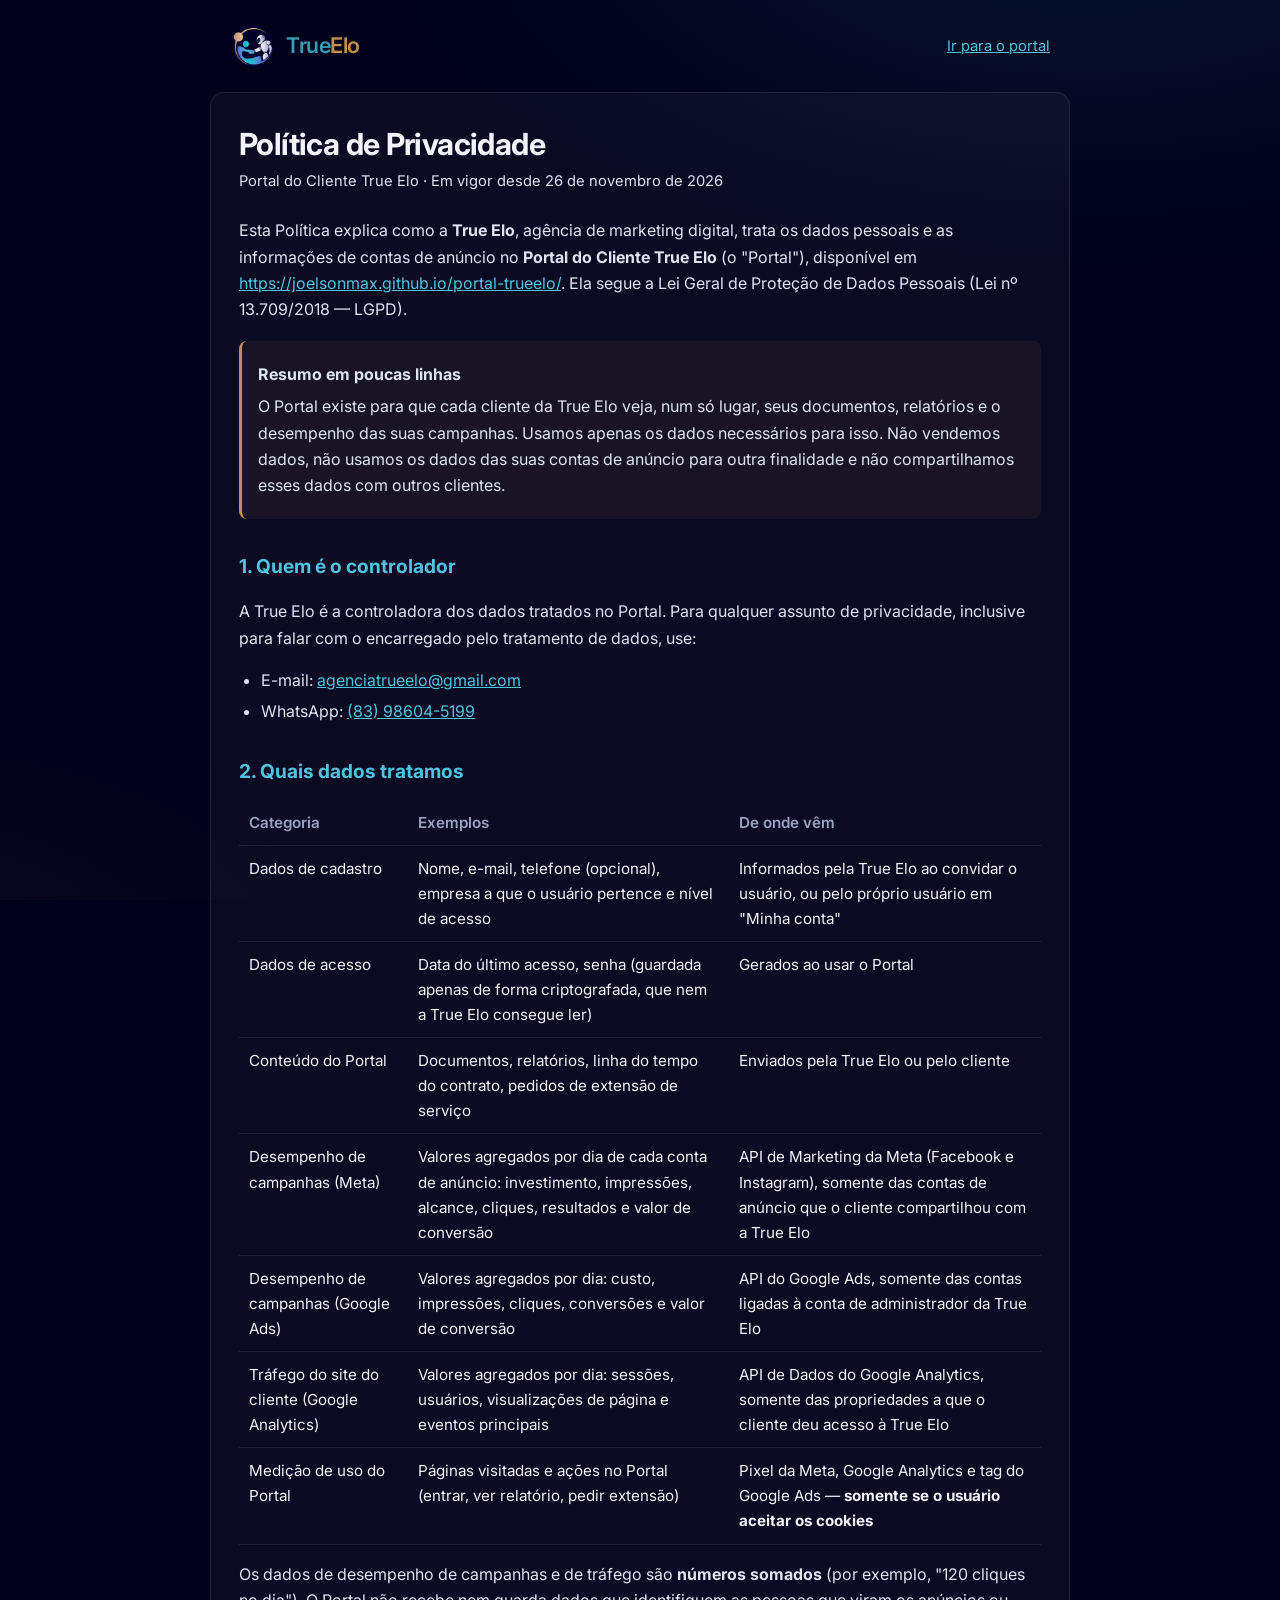
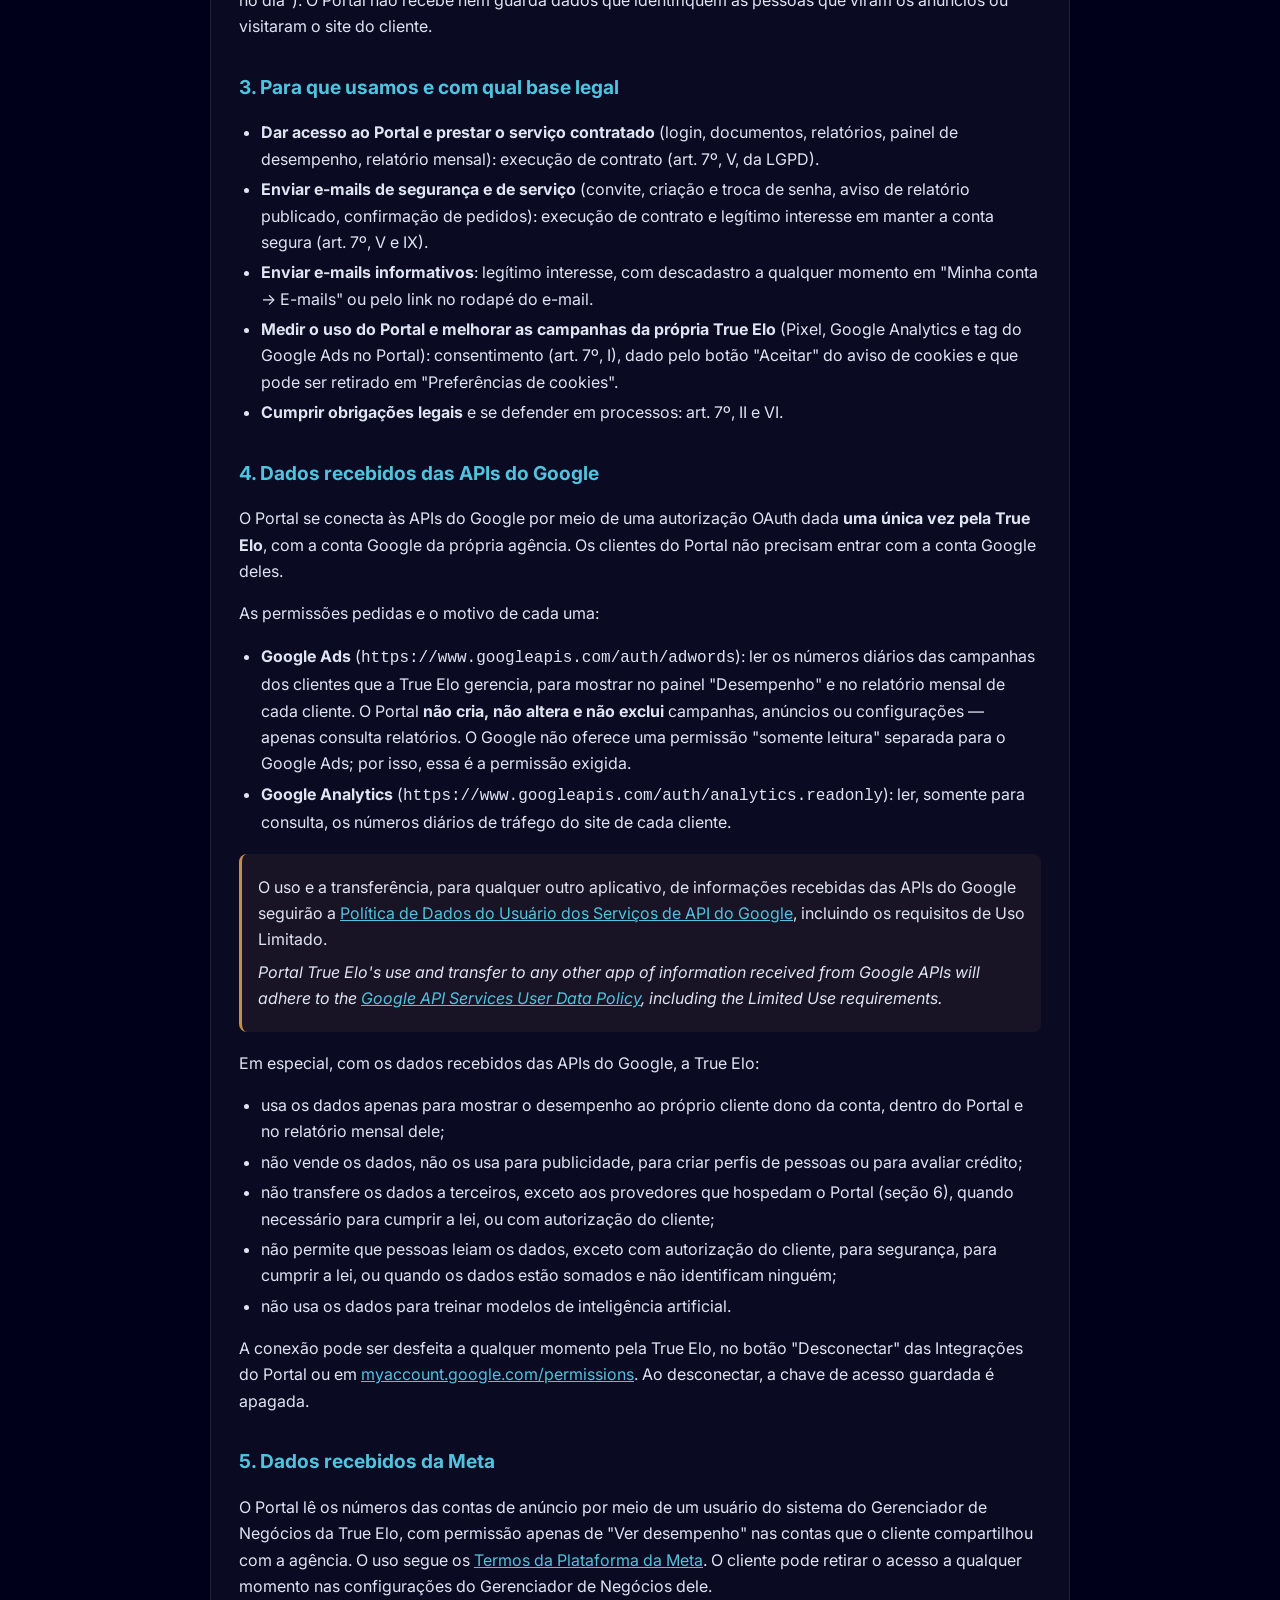
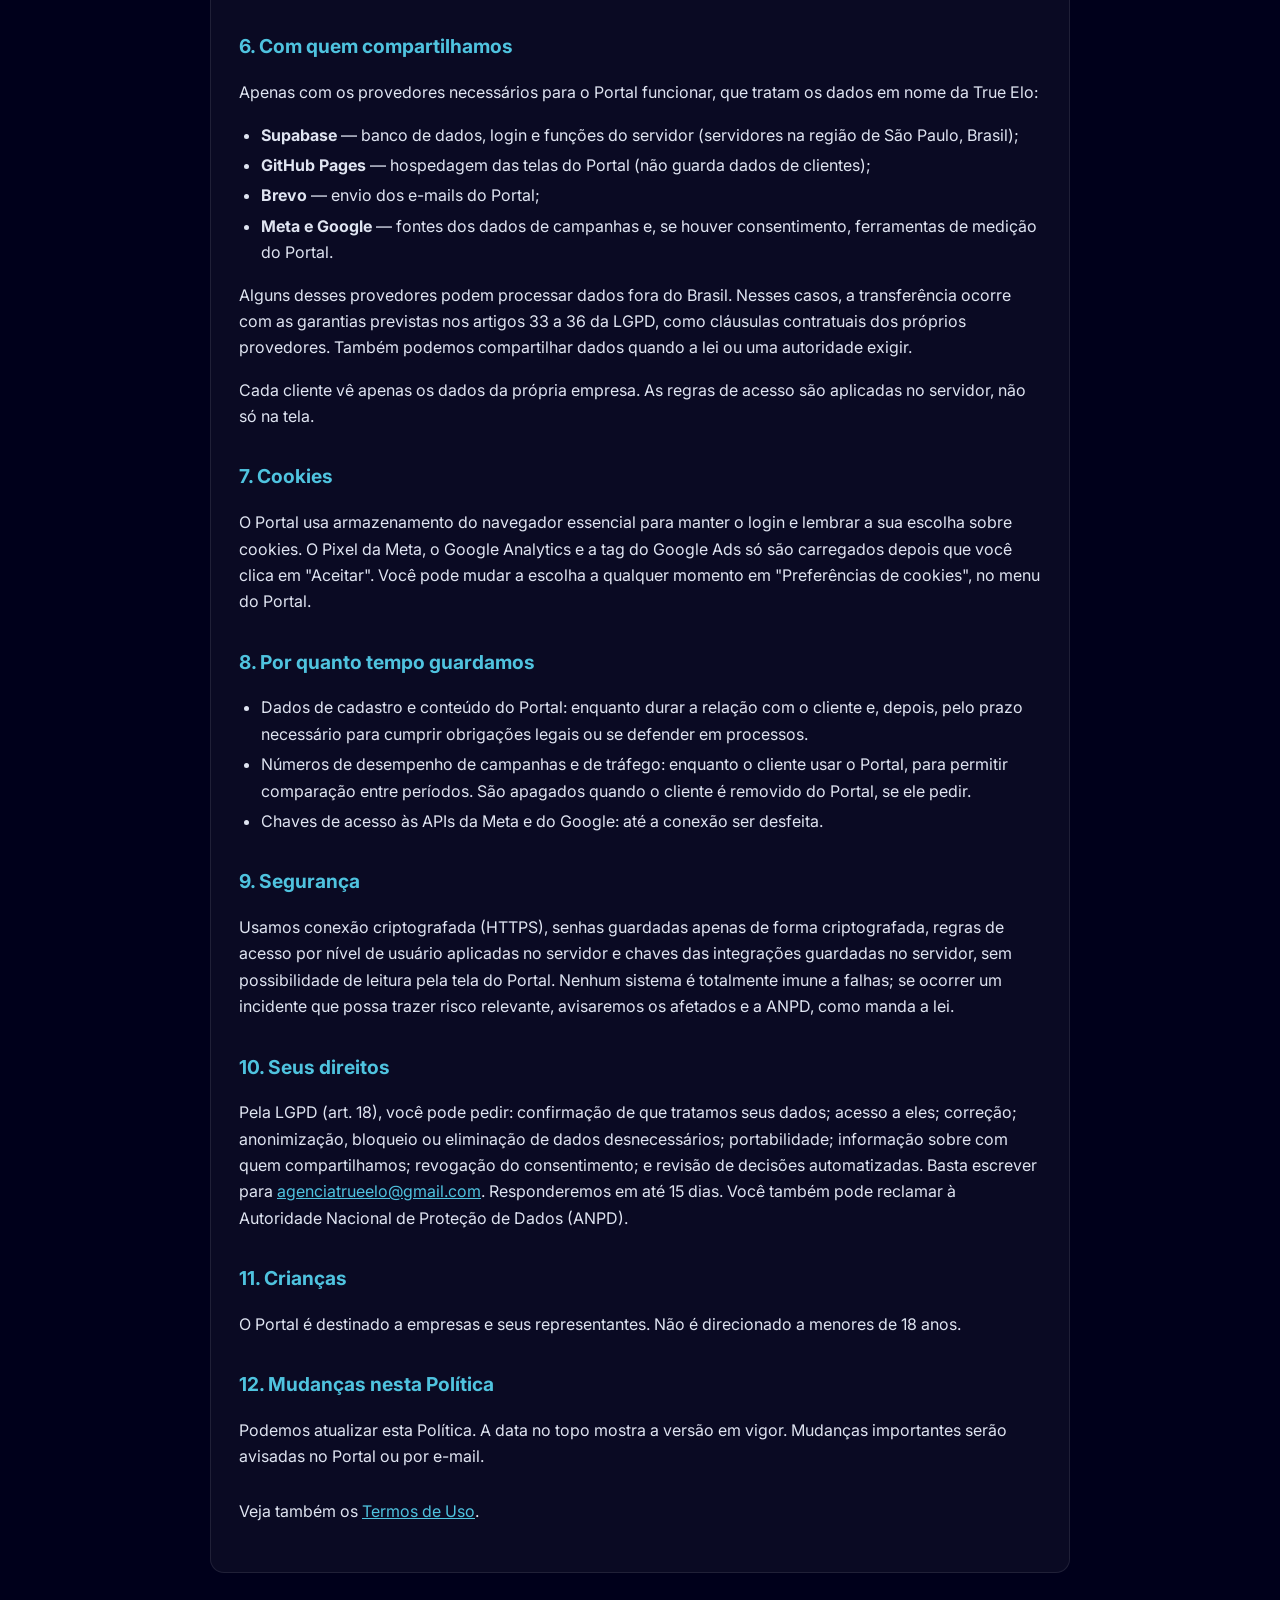
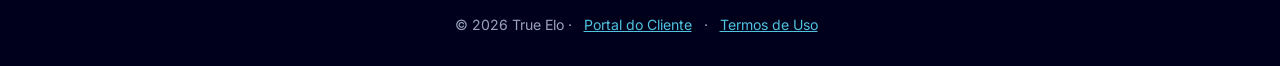
==== web/privacidade.html @ 79825b26 "Páginas públicas de Privacidade e Termos; retorno do Google pelo domínio do portal - privacidade.htm" ====
<!doctype html>
<html lang="pt-BR">
<head>
  <meta charset="utf-8">
  <meta name="viewport" content="width=device-width, initial-scale=1">
  <meta name="theme-color" content="#00001B">
  <meta name="description" content="Política de Privacidade do Portal do Cliente True Elo: quais dados usamos, por quê, com quem compartilhamos e como exercer seus direitos (LGPD).">
  <title>Política de Privacidade · Portal do Cliente True Elo</title>
  <link rel="icon" type="image/png" href="assets/icon-64.png">
  <link rel="preconnect" href="https://fonts.googleapis.com">
  <link rel="preconnect" href="https://fonts.gstatic.com" crossorigin>
  <link href="https://fonts.googleapis.com/css2?family=Inter:wght@400;500;600;700&display=swap" rel="stylesheet">
  <link rel="stylesheet" href="css/legal.css">
</head>
<body>
  <header class="legal-header">
    <a class="legal-brand" href="./"><img src="assets/logo-simbolo.png" alt=""><span><span class="t">True</span><span class="e">Elo</span></span></a>
    <a class="legal-back" href="./">Ir para o portal</a>
  </header>

  <main class="legal">
    <h1>Política de Privacidade</h1>
    <p class="legal-meta">Portal do Cliente True Elo · Em vigor desde 26 de novembro de 2026</p>

    <p>Esta Política explica como a <strong>True Elo</strong>, agência de marketing digital, trata os dados pessoais e as informações de contas de anúncio no <strong>Portal do Cliente True Elo</strong> (o "Portal"), disponível em <a href="https://joelsonmax.github.io/portal-trueelo/">https://joelsonmax.github.io/portal-trueelo/</a>. Ela segue a Lei Geral de Proteção de Dados Pessoais (Lei nº 13.709/2018 — LGPD).</p>

    <div class="legal-box">
      <p><strong>Resumo em poucas linhas</strong></p>
      <p>O Portal existe para que cada cliente da True Elo veja, num só lugar, seus documentos, relatórios e o desempenho das suas campanhas. Usamos apenas os dados necessários para isso. Não vendemos dados, não usamos os dados das suas contas de anúncio para outra finalidade e não compartilhamos esses dados com outros clientes.</p>
    </div>

    <h2>1. Quem é o controlador</h2>
    <p>A True Elo é a controladora dos dados tratados no Portal. Para qualquer assunto de privacidade, inclusive para falar com o encarregado pelo tratamento de dados, use:</p>
    <ul>
      <li>E-mail: <a href="mailto:agenciatrueelo@gmail.com">agenciatrueelo@gmail.com</a></li>
      <li>WhatsApp: <a href="https://wa.me/5583986045199">(83) 98604-5199</a></li>
    </ul>

    <h2>2. Quais dados tratamos</h2>
    <table class="legal-table">
      <thead><tr><th>Categoria</th><th>Exemplos</th><th>De onde vêm</th></tr></thead>
      <tbody>
        <tr><td>Dados de cadastro</td><td>Nome, e-mail, telefone (opcional), empresa a que o usuário pertence e nível de acesso</td><td>Informados pela True Elo ao convidar o usuário, ou pelo próprio usuário em "Minha conta"</td></tr>
        <tr><td>Dados de acesso</td><td>Data do último acesso, senha (guardada apenas de forma criptografada, que nem a True Elo consegue ler)</td><td>Gerados ao usar o Portal</td></tr>
        <tr><td>Conteúdo do Portal</td><td>Documentos, relatórios, linha do tempo do contrato, pedidos de extensão de serviço</td><td>Enviados pela True Elo ou pelo cliente</td></tr>
        <tr><td>Desempenho de campanhas (Meta)</td><td>Valores agregados por dia de cada conta de anúncio: investimento, impressões, alcance, cliques, resultados e valor de conversão</td><td>API de Marketing da Meta (Facebook e Instagram), somente das contas de anúncio que o cliente compartilhou com a True Elo</td></tr>
        <tr><td>Desempenho de campanhas (Google Ads)</td><td>Valores agregados por dia: custo, impressões, cliques, conversões e valor de conversão</td><td>API do Google Ads, somente das contas ligadas à conta de administrador da True Elo</td></tr>
        <tr><td>Tráfego do site do cliente (Google Analytics)</td><td>Valores agregados por dia: sessões, usuários, visualizações de página e eventos principais</td><td>API de Dados do Google Analytics, somente das propriedades a que o cliente deu acesso à True Elo</td></tr>
        <tr><td>Medição de uso do Portal</td><td>Páginas visitadas e ações no Portal (entrar, ver relatório, pedir extensão)</td><td>Pixel da Meta, Google Analytics e tag do Google Ads — <strong>somente se o usuário aceitar os cookies</strong></td></tr>
      </tbody>
    </table>
    <p>Os dados de desempenho de campanhas e de tráfego são <strong>números somados</strong> (por exemplo, "120 cliques no dia"). O Portal não recebe nem guarda dados que identifiquem as pessoas que viram os anúncios ou visitaram o site do cliente.</p>

    <h2>3. Para que usamos e com qual base legal</h2>
    <ul>
      <li><strong>Dar acesso ao Portal e prestar o serviço contratado</strong> (login, documentos, relatórios, painel de desempenho, relatório mensal): execução de contrato (art. 7º, V, da LGPD).</li>
      <li><strong>Enviar e-mails de segurança e de serviço</strong> (convite, criação e troca de senha, aviso de relatório publicado, confirmação de pedidos): execução de contrato e legítimo interesse em manter a conta segura (art. 7º, V e IX).</li>
      <li><strong>Enviar e-mails informativos</strong>: legítimo interesse, com descadastro a qualquer momento em "Minha conta → E-mails" ou pelo link no rodapé do e-mail.</li>
      <li><strong>Medir o uso do Portal e melhorar as campanhas da própria True Elo</strong> (Pixel, Google Analytics e tag do Google Ads no Portal): consentimento (art. 7º, I), dado pelo botão "Aceitar" do aviso de cookies e que pode ser retirado em "Preferências de cookies".</li>
      <li><strong>Cumprir obrigações legais</strong> e se defender em processos: art. 7º, II e VI.</li>
    </ul>

    <h2 id="google">4. Dados recebidos das APIs do Google</h2>
    <p>O Portal se conecta às APIs do Google por meio de uma autorização OAuth dada <strong>uma única vez pela True Elo</strong>, com a conta Google da própria agência. Os clientes do Portal não precisam entrar com a conta Google deles.</p>
    <p>As permissões pedidas e o motivo de cada uma:</p>
    <ul>
      <li><strong>Google Ads</strong> (<code>https://www.googleapis.com/auth/adwords</code>): ler os números diários das campanhas dos clientes que a True Elo gerencia, para mostrar no painel "Desempenho" e no relatório mensal de cada cliente. O Portal <strong>não cria, não altera e não exclui</strong> campanhas, anúncios ou configurações — apenas consulta relatórios. O Google não oferece uma permissão "somente leitura" separada para o Google Ads; por isso, essa é a permissão exigida.</li>
      <li><strong>Google Analytics</strong> (<code>https://www.googleapis.com/auth/analytics.readonly</code>): ler, somente para consulta, os números diários de tráfego do site de cada cliente.</li>
    </ul>
    <div class="legal-box">
      <p>O uso e a transferência, para qualquer outro aplicativo, de informações recebidas das APIs do Google seguirão a <a href="https://developers.google.com/terms/api-services-user-data-policy" target="_blank" rel="noopener">Política de Dados do Usuário dos Serviços de API do Google</a>, incluindo os requisitos de Uso Limitado.</p>
      <p lang="en"><em>Portal True Elo's use and transfer to any other app of information received from Google APIs will adhere to the <a href="https://developers.google.com/terms/api-services-user-data-policy" target="_blank" rel="noopener">Google API Services User Data Policy</a>, including the Limited Use requirements.</em></p>
    </div>
    <p>Em especial, com os dados recebidos das APIs do Google, a True Elo:</p>
    <ul>
      <li>usa os dados apenas para mostrar o desempenho ao próprio cliente dono da conta, dentro do Portal e no relatório mensal dele;</li>
      <li>não vende os dados, não os usa para publicidade, para criar perfis de pessoas ou para avaliar crédito;</li>
      <li>não transfere os dados a terceiros, exceto aos provedores que hospedam o Portal (seção 6), quando necessário para cumprir a lei, ou com autorização do cliente;</li>
      <li>não permite que pessoas leiam os dados, exceto com autorização do cliente, para segurança, para cumprir a lei, ou quando os dados estão somados e não identificam ninguém;</li>
      <li>não usa os dados para treinar modelos de inteligência artificial.</li>
    </ul>
    <p>A conexão pode ser desfeita a qualquer momento pela True Elo, no botão "Desconectar" das Integrações do Portal ou em <a href="https://myaccount.google.com/permissions" target="_blank" rel="noopener">myaccount.google.com/permissions</a>. Ao desconectar, a chave de acesso guardada é apagada.</p>

    <h2>5. Dados recebidos da Meta</h2>
    <p>O Portal lê os números das contas de anúncio por meio de um usuário do sistema do Gerenciador de Negócios da True Elo, com permissão apenas de "Ver desempenho" nas contas que o cliente compartilhou com a agência. O uso segue os <a href="https://developers.facebook.com/terms/" target="_blank" rel="noopener">Termos da Plataforma da Meta</a>. O cliente pode retirar o acesso a qualquer momento nas configurações do Gerenciador de Negócios dele.</p>

    <h2>6. Com quem compartilhamos</h2>
    <p>Apenas com os provedores necessários para o Portal funcionar, que tratam os dados em nome da True Elo:</p>
    <ul>
      <li><strong>Supabase</strong> — banco de dados, login e funções do servidor (servidores na região de São Paulo, Brasil);</li>
      <li><strong>GitHub Pages</strong> — hospedagem das telas do Portal (não guarda dados de clientes);</li>
      <li><strong>Brevo</strong> — envio dos e-mails do Portal;</li>
      <li><strong>Meta e Google</strong> — fontes dos dados de campanhas e, se houver consentimento, ferramentas de medição do Portal.</li>
    </ul>
    <p>Alguns desses provedores podem processar dados fora do Brasil. Nesses casos, a transferência ocorre com as garantias previstas nos artigos 33 a 36 da LGPD, como cláusulas contratuais dos próprios provedores. Também podemos compartilhar dados quando a lei ou uma autoridade exigir.</p>
    <p>Cada cliente vê apenas os dados da própria empresa. As regras de acesso são aplicadas no servidor, não só na tela.</p>

    <h2>7. Cookies</h2>
    <p>O Portal usa armazenamento do navegador essencial para manter o login e lembrar a sua escolha sobre cookies. O Pixel da Meta, o Google Analytics e a tag do Google Ads só são carregados depois que você clica em "Aceitar". Você pode mudar a escolha a qualquer momento em "Preferências de cookies", no menu do Portal.</p>

    <h2>8. Por quanto tempo guardamos</h2>
    <ul>
      <li>Dados de cadastro e conteúdo do Portal: enquanto durar a relação com o cliente e, depois, pelo prazo necessário para cumprir obrigações legais ou se defender em processos.</li>
      <li>Números de desempenho de campanhas e de tráfego: enquanto o cliente usar o Portal, para permitir comparação entre períodos. São apagados quando o cliente é removido do Portal, se ele pedir.</li>
      <li>Chaves de acesso às APIs da Meta e do Google: até a conexão ser desfeita.</li>
    </ul>

    <h2>9. Segurança</h2>
    <p>Usamos conexão criptografada (HTTPS), senhas guardadas apenas de forma criptografada, regras de acesso por nível de usuário aplicadas no servidor e chaves das integrações guardadas no servidor, sem possibilidade de leitura pela tela do Portal. Nenhum sistema é totalmente imune a falhas; se ocorrer um incidente que possa trazer risco relevante, avisaremos os afetados e a ANPD, como manda a lei.</p>

    <h2>10. Seus direitos</h2>
    <p>Pela LGPD (art. 18), você pode pedir: confirmação de que tratamos seus dados; acesso a eles; correção; anonimização, bloqueio ou eliminação de dados desnecessários; portabilidade; informação sobre com quem compartilhamos; revogação do consentimento; e revisão de decisões automatizadas. Basta escrever para <a href="mailto:agenciatrueelo@gmail.com">agenciatrueelo@gmail.com</a>. Responderemos em até 15 dias. Você também pode reclamar à Autoridade Nacional de Proteção de Dados (ANPD).</p>

    <h2>11. Crianças</h2>
    <p>O Portal é destinado a empresas e seus representantes. Não é direcionado a menores de 18 anos.</p>

    <h2>12. Mudanças nesta Política</h2>
    <p>Podemos atualizar esta Política. A data no topo mostra a versão em vigor. Mudanças importantes serão avisadas no Portal ou por e-mail.</p>

    <p style="margin-top:28px">Veja também os <a href="termos.html">Termos de Uso</a>.</p>
  </main>

  <footer class="legal-footer">
    © 2026 True Elo · <a href="./">Portal do Cliente</a> · <a href="termos.html">Termos de Uso</a>
  </footer>
</body>
</html>
---- web/css/legal.css ----
/* Páginas públicas (Política de Privacidade, Termos de Uso, retorno do Google).
   Usa as mesmas cores do portal, sem depender do app. */
:root {
  --bg: #00001b;
  --panel: #060b3a;
  --border: rgba(255, 255, 255, 0.09);
  --text: #f1f4fa;
  --muted: #9aa3bd;
  --cyan: #389cb6;
  --cyan-bright: #4fc3df;
  --gold: #c0904d;
}
* { box-sizing: border-box; }
html, body { margin: 0; }
body {
  font-family: 'Inter', system-ui, -apple-system, 'Segoe UI', Roboto, sans-serif;
  background:
    radial-gradient(1200px 600px at 85% -10%, rgba(56, 156, 182, 0.12), transparent 60%),
    radial-gradient(900px 500px at -10% 110%, rgba(192, 144, 77, 0.08), transparent 60%),
    var(--bg);
  background-attachment: fixed;
  color: var(--text);
  font-size: 16px;
  line-height: 1.65;
}
a { color: var(--cyan-bright); }
.legal-header {
  display: flex; align-items: center; justify-content: space-between; gap: 16px;
  max-width: 860px; margin: 0 auto; padding: 24px 20px 8px;
}
.legal-brand { display: flex; align-items: center; gap: 12px; text-decoration: none; color: var(--text); }
.legal-brand img { width: 44px; height: 44px; border-radius: 50%; }
.legal-brand span { font-size: 1.35rem; font-weight: 600; letter-spacing: -0.02em; }
.legal-brand .t { color: var(--cyan); }
.legal-brand .e { color: var(--gold); }
.legal-back { font-size: .92rem; white-space: nowrap; }
main.legal {
  max-width: 860px; margin: 16px auto 40px; padding: 32px 28px;
  background: rgba(255, 255, 255, 0.04); border: 1px solid var(--border); border-radius: 14px;
}
main.legal h1 { font-size: 1.9rem; line-height: 1.25; margin: 0 0 6px; letter-spacing: -0.02em; }
main.legal h2 { font-size: 1.2rem; margin: 32px 0 8px; color: var(--cyan-bright); }
main.legal h3 { font-size: 1.02rem; margin: 20px 0 6px; }
main.legal p, main.legal li { color: #dfe4f1; }
main.legal ul { padding-left: 22px; }
main.legal li { margin: 4px 0; }
.legal-meta { color: var(--muted); font-size: .92rem; margin: 0 0 24px; }
.legal-box {
  border-left: 3px solid var(--gold); background: rgba(192, 144, 77, 0.08);
  padding: 14px 16px; border-radius: 8px; margin: 18px 0;
}
.legal-box p { margin: 6px 0; }
table.legal-table { width: 100%; border-collapse: collapse; margin: 12px 0; font-size: .95rem; }
table.legal-table th, table.legal-table td { text-align: left; vertical-align: top; padding: 10px; border-bottom: 1px solid var(--border); }
table.legal-table th { color: var(--muted); font-weight: 600; }
.legal-footer { max-width: 860px; margin: 0 auto 32px; padding: 0 20px; color: var(--muted); font-size: .88rem; text-align: center; }
.legal-footer a { margin: 0 8px; }
.center-screen { min-height: 100vh; display: flex; flex-direction: column; align-items: center; justify-content: center; gap: 14px; padding: 24px; text-align: center; }
.spinner { width: 38px; height: 38px; border-radius: 50%; border: 3px solid rgba(255,255,255,.15); border-top-color: var(--cyan-bright); animation: spin 1s linear infinite; }
@keyframes spin { to { transform: rotate(360deg); } }
@media (max-width: 600px) {
  main.legal { padding: 22px 18px; margin: 10px 12px 32px; }
  main.legal h1 { font-size: 1.55rem; }
  table.legal-table, table.legal-table tbody, table.legal-table tr, table.legal-table td, table.legal-table th { display: block; width: 100%; }
  table.legal-table thead { display: none; }
  table.legal-table td { border-bottom: none; padding: 4px 0; }
  table.legal-table tr { border-bottom: 1px solid var(--border); padding: 10px 0; }
}
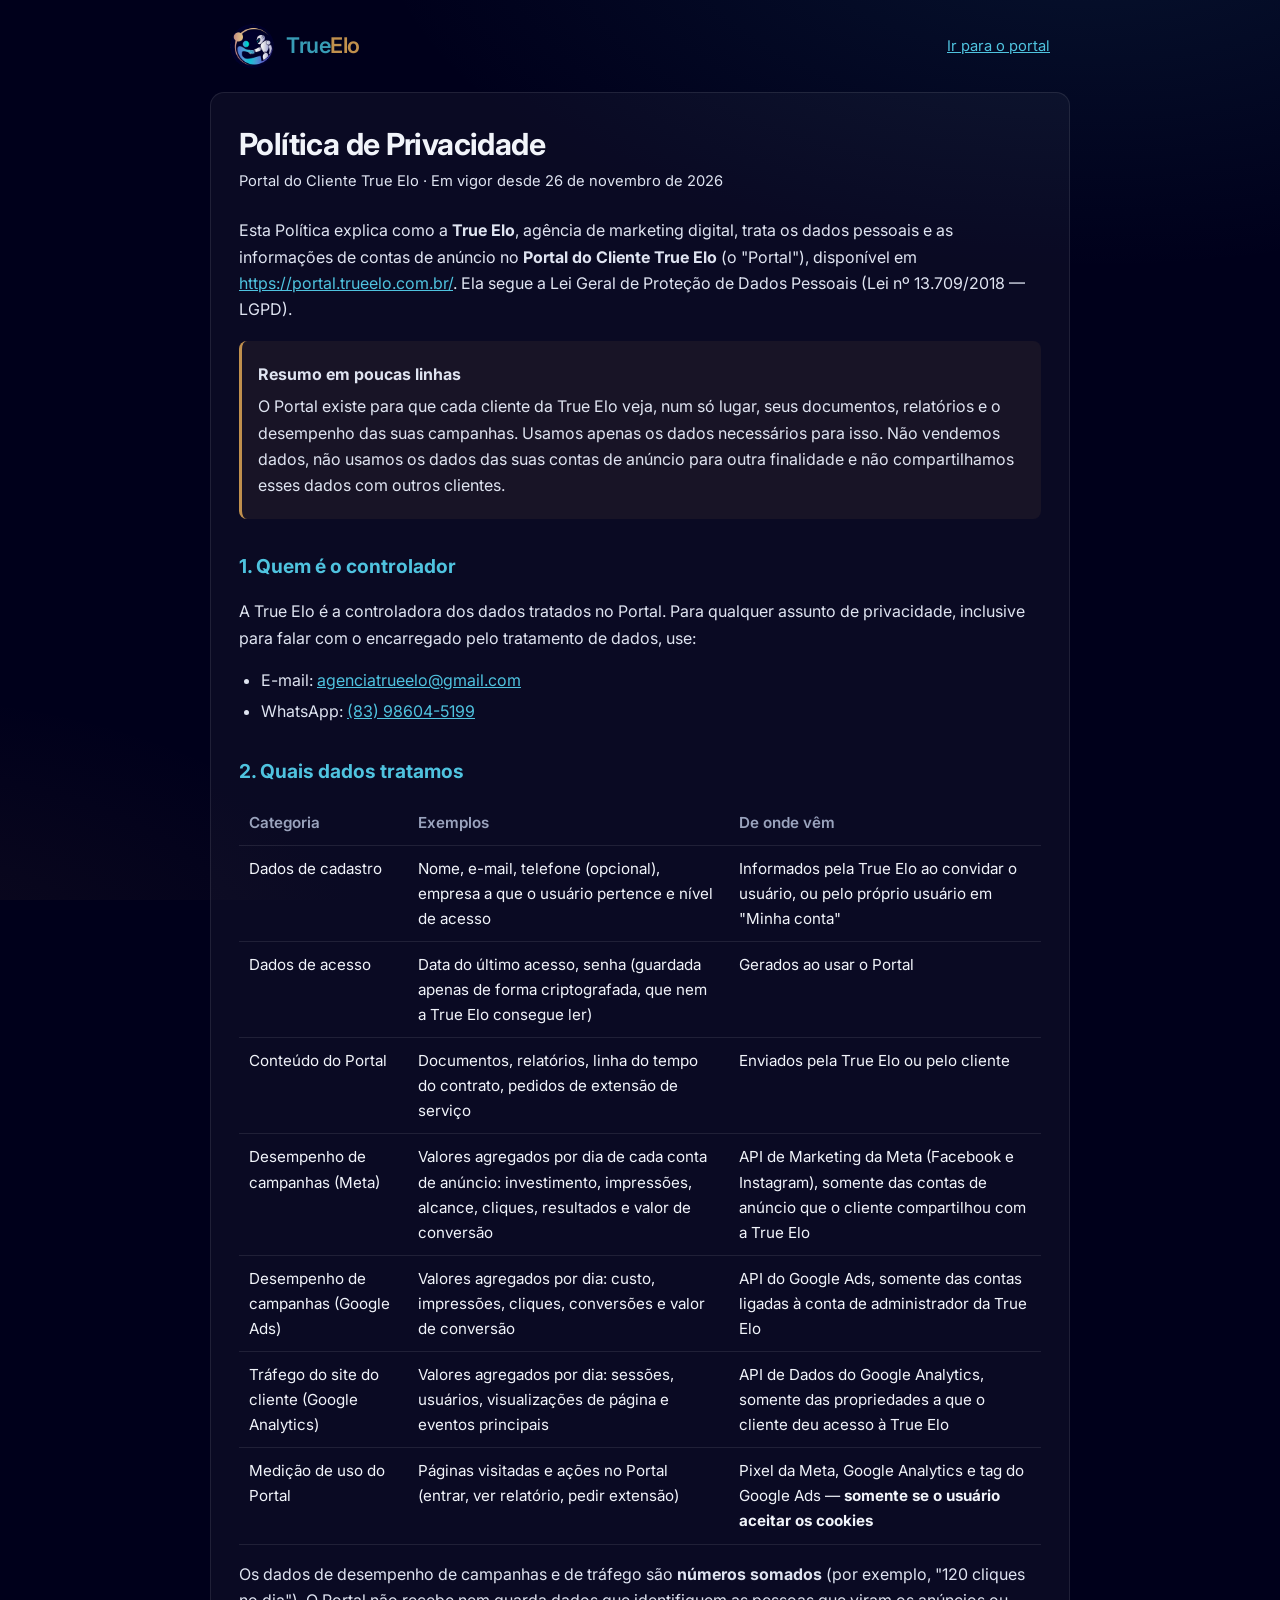
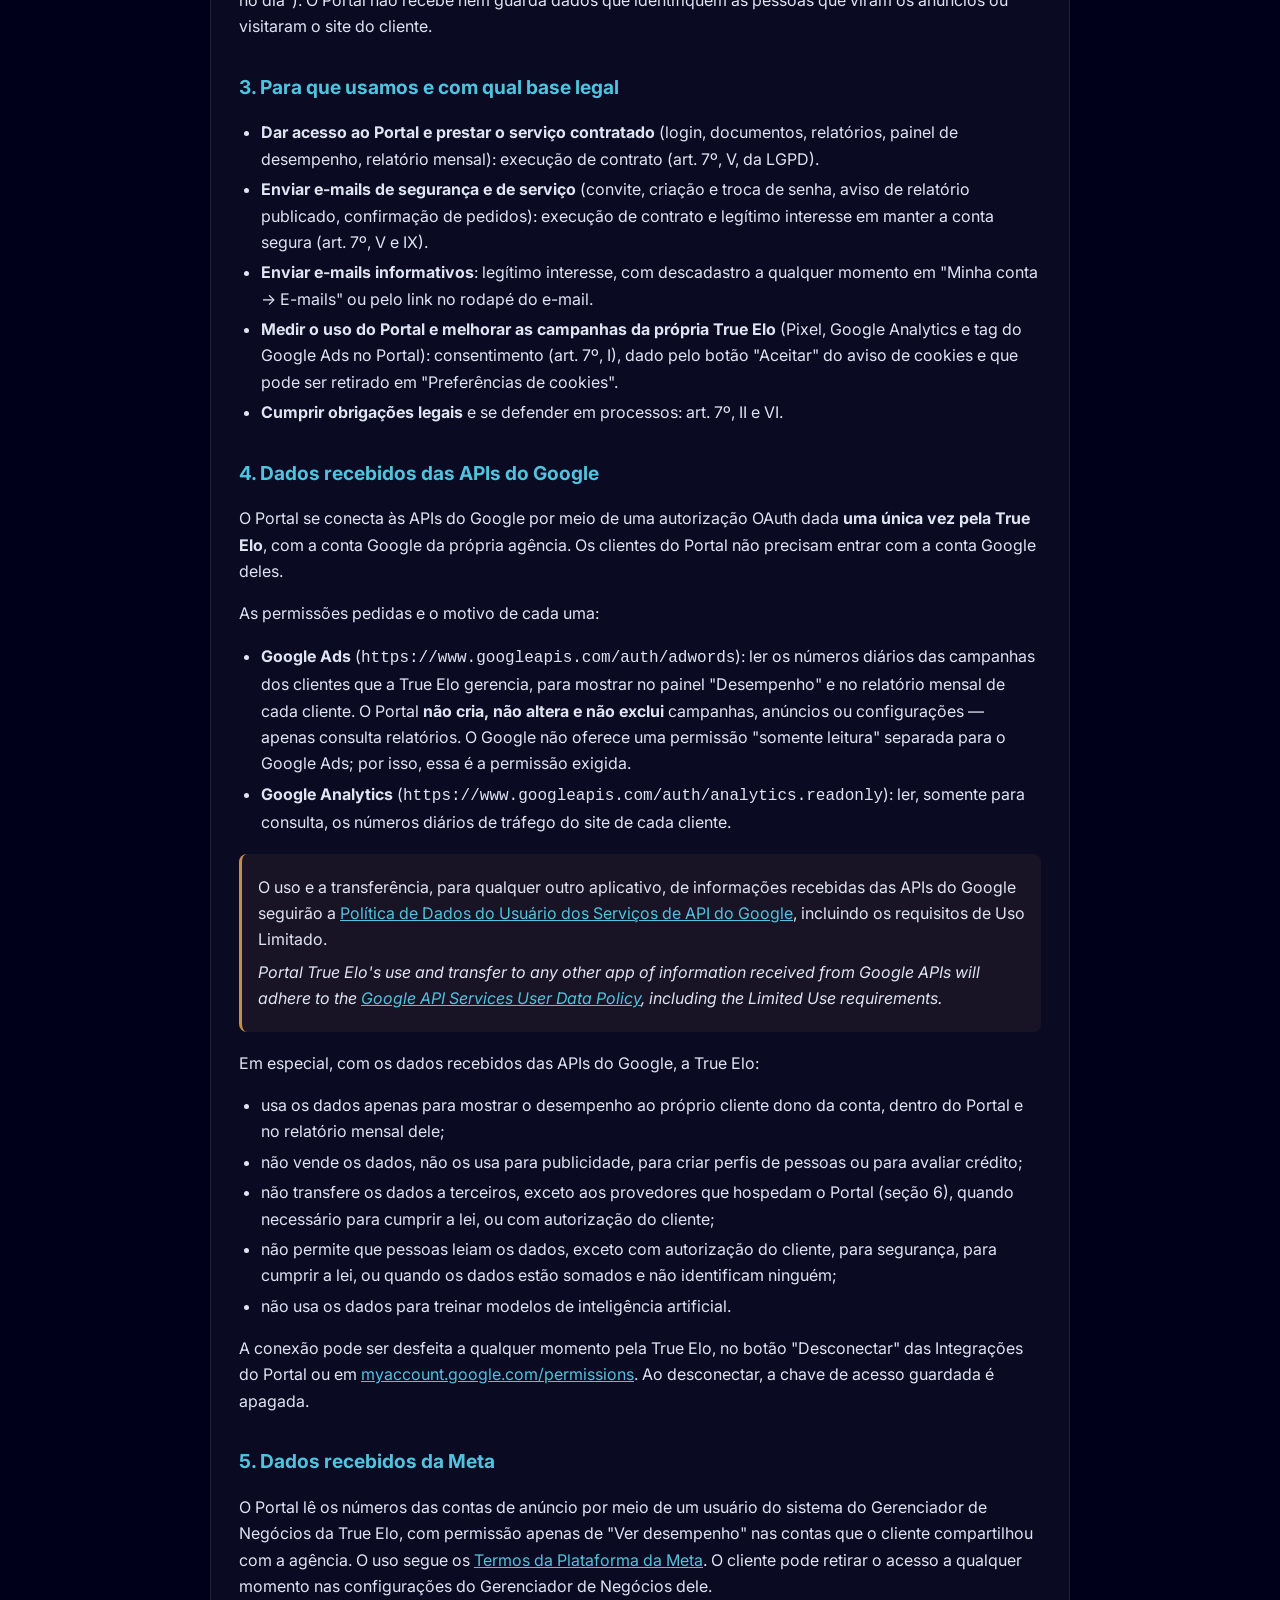
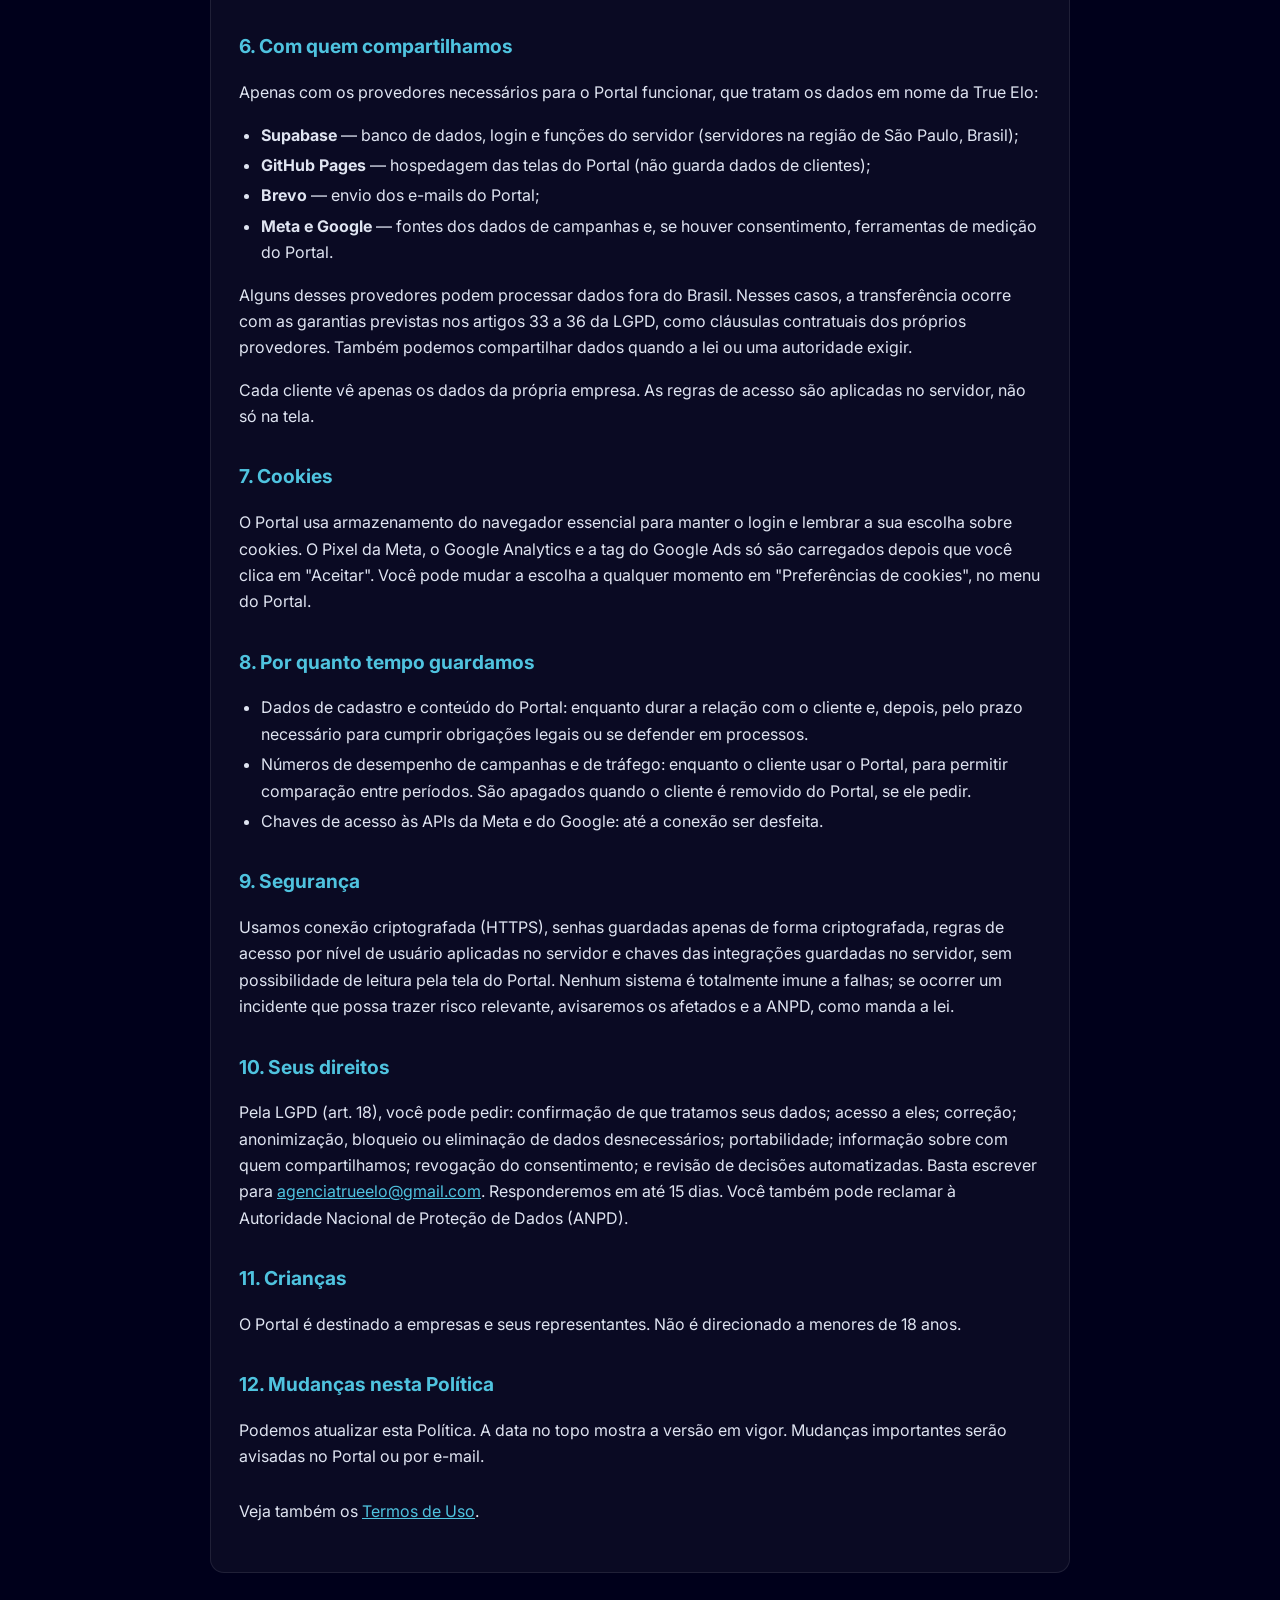
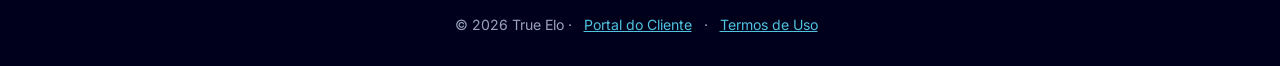
==== commit dfec3869: "Prepara a troca para o domínio portal.trueelo.com.br (não publicar antes do DNS) Co-Authored-By: Cla" ====
--- a/web/privacidade.html
+++ b/web/privacidade.html
@@ -22,7 +22,7 @@
     <h1>Política de Privacidade</h1>
     <p class="legal-meta">Portal do Cliente True Elo · Em vigor desde 26 de novembro de 2026</p>
 
-    <p>Esta Política explica como a <strong>True Elo</strong>, agência de marketing digital, trata os dados pessoais e as informações de contas de anúncio no <strong>Portal do Cliente True Elo</strong> (o "Portal"), disponível em <a href="https://joelsonmax.github.io/portal-trueelo/">https://joelsonmax.github.io/portal-trueelo/</a>. Ela segue a Lei Geral de Proteção de Dados Pessoais (Lei nº 13.709/2018 — LGPD).</p>
+    <p>Esta Política explica como a <strong>True Elo</strong>, agência de marketing digital, trata os dados pessoais e as informações de contas de anúncio no <strong>Portal do Cliente True Elo</strong> (o "Portal"), disponível em <a href="https://portal.trueelo.com.br/">https://portal.trueelo.com.br/</a>. Ela segue a Lei Geral de Proteção de Dados Pessoais (Lei nº 13.709/2018 — LGPD).</p>
 
     <div class="legal-box">
       <p><strong>Resumo em poucas linhas</strong></p>
